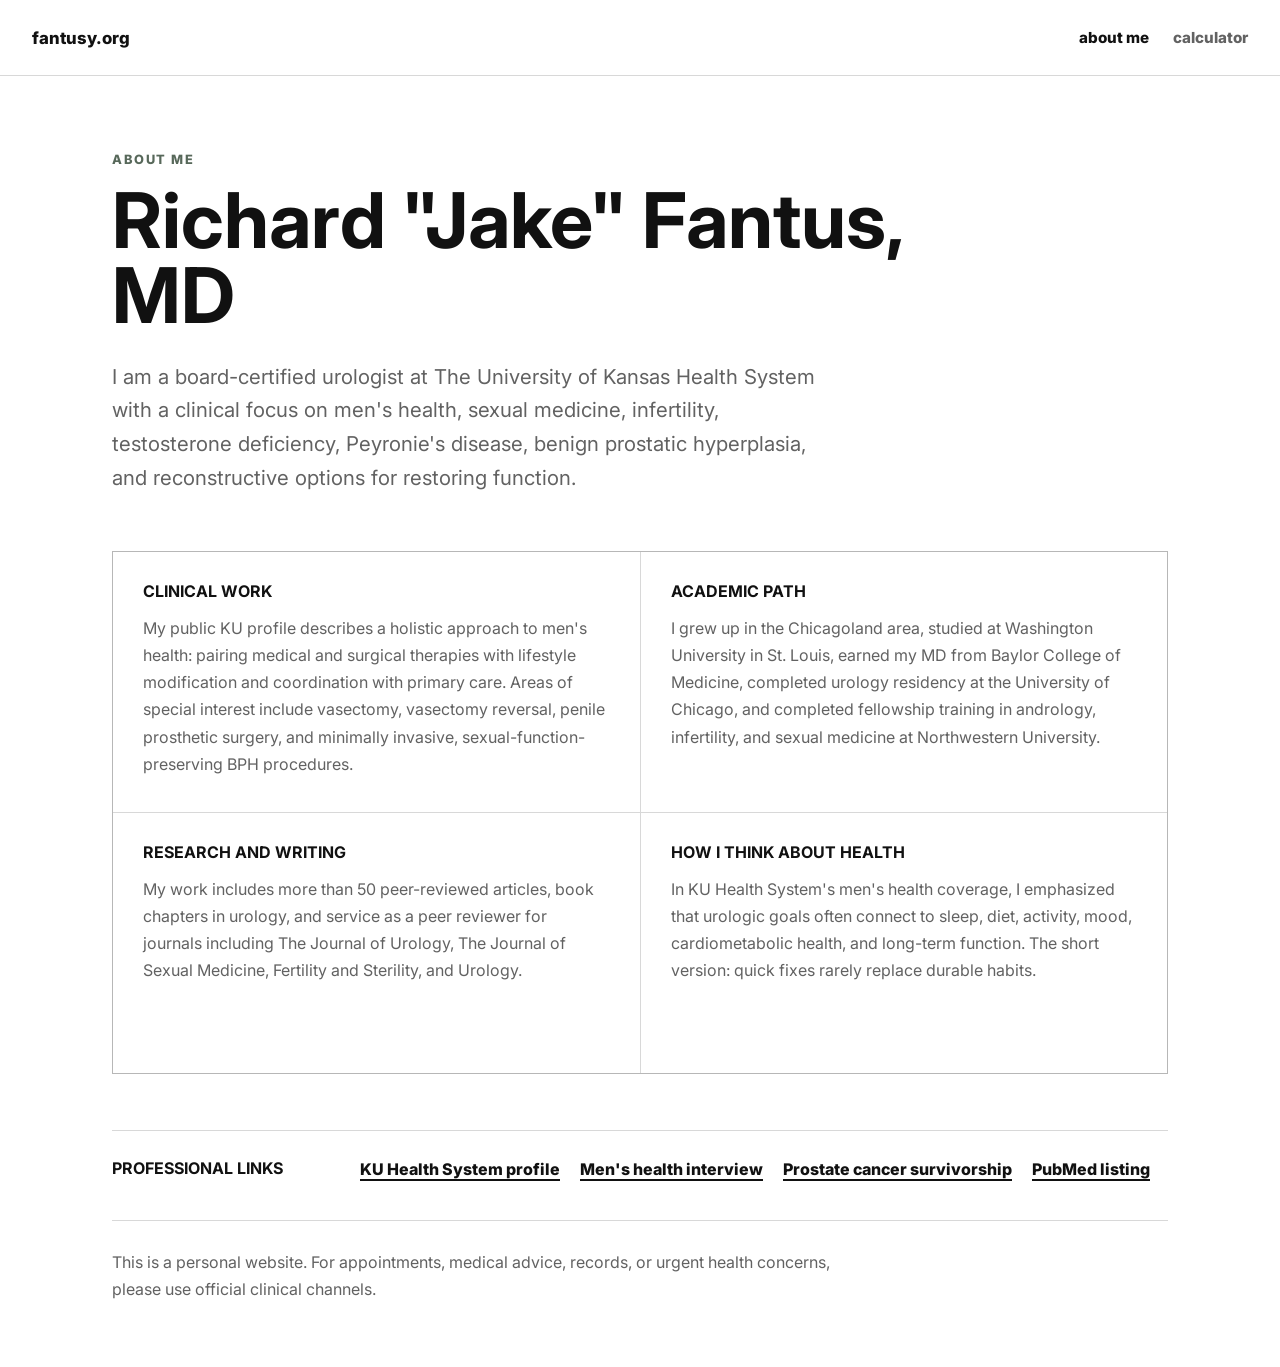
==== about.html @ 3ef05605 "Add about page and update homepage" ====
<!doctype html>
<html lang="en">
  <head>
    <meta charset="utf-8">
    <meta name="viewport" content="width=device-width, initial-scale=1">
    <meta name="description" content="About Richard Jake Fantus, MD, a urologist at the University of Kansas Health System.">
    <title>About Richard Jake Fantus, MD | Fantusy</title>
    <link rel="preconnect" href="https://fonts.googleapis.com">
    <link rel="preconnect" href="https://fonts.gstatic.com" crossorigin>
    <link href="https://fonts.googleapis.com/css2?family=Inter:wght@400;600;700;800&display=swap" rel="stylesheet">
    <link rel="stylesheet" href="styles.css">
  </head>
  <body>
    <header class="site-header">
      <a class="brand" href="index.html">fantusy.org</a>
      <nav class="site-nav" aria-label="Primary navigation">
        <a aria-current="page" href="about.html">About me</a>
        <a href="parental-mortality-calculator.html">Calculator</a>
      </nav>
    </header>

    <main class="content-page">
      <section class="about-hero" aria-labelledby="about-title">
        <p class="eyebrow">About me</p>
        <h1 id="about-title">Richard "Jake" Fantus, MD</h1>
        <p class="lede">
          I am a board-certified urologist at The University of Kansas Health System with a clinical focus on men's health, sexual medicine, infertility, testosterone deficiency, Peyronie's disease, benign prostatic hyperplasia, and reconstructive options for restoring function.
        </p>
      </section>

      <section class="about-grid" aria-label="Professional background">
        <article>
          <h2>Clinical Work</h2>
          <p>
            My public KU profile describes a holistic approach to men's health: pairing medical and surgical therapies with lifestyle modification and coordination with primary care. Areas of special interest include vasectomy, vasectomy reversal, penile prosthetic surgery, and minimally invasive, sexual-function-preserving BPH procedures.
          </p>
        </article>
        <article>
          <h2>Academic Path</h2>
          <p>
            I grew up in the Chicagoland area, studied at Washington University in St. Louis, earned my MD from Baylor College of Medicine, completed urology residency at the University of Chicago, and completed fellowship training in andrology, infertility, and sexual medicine at Northwestern University.
          </p>
        </article>
        <article>
          <h2>Research And Writing</h2>
          <p>
            My work includes more than 50 peer-reviewed articles, book chapters in urology, and service as a peer reviewer for journals including The Journal of Urology, The Journal of Sexual Medicine, Fertility and Sterility, and Urology.
          </p>
        </article>
        <article>
          <h2>How I Think About Health</h2>
          <p>
            In KU Health System's men's health coverage, I emphasized that urologic goals often connect to sleep, diet, activity, mood, cardiometabolic health, and long-term function. The short version: quick fixes rarely replace durable habits.
          </p>
        </article>
      </section>

      <section class="source-band" aria-labelledby="source-title">
        <h2 id="source-title">Professional Links</h2>
        <div class="source-links">
          <a href="https://findadoctor.kansashealthsystem.com/provider/richard-j-fantus/2304429">KU Health System profile</a>
          <a href="https://www.kansashealthsystem.com/news-room/blog/2024/10/mens-health-improves-urologic-conditions">Men's health interview</a>
          <a href="https://www.kucancercenter.org/cancer/cancer-types/prostate-cancer/prostate-cancer-survivorship">Prostate cancer survivorship</a>
          <a href="https://pubmed.ncbi.nlm.nih.gov/37471069/">PubMed listing</a>
        </div>
      </section>

      <p class="disclaimer">
        This is a personal website. For appointments, medical advice, records, or urgent health concerns, please use official clinical channels.
      </p>
    </main>
  </body>
</html>
---- styles.css ----
:root {
  color-scheme: light;
  --ink: #111111;
  --muted: #626262;
  --paper: #ffffff;
  --soft: #f3f4f1;
  --line: rgba(17, 17, 17, 0.16);
  --green: #57685a;
  --red: #8f3f3c;
}

* {
  box-sizing: border-box;
}

html {
  min-height: 100%;
  font-family: Inter, system-ui, -apple-system, BlinkMacSystemFont, "Segoe UI", sans-serif;
}

body {
  min-height: 100vh;
  margin: 0;
  color: var(--ink);
  background: var(--paper);
}

a {
  color: inherit;
}

.site-header {
  display: flex;
  min-height: 76px;
  align-items: center;
  justify-content: space-between;
  gap: 24px;
  padding: 0 32px;
  border-bottom: 1px solid var(--line);
}

.brand,
.site-nav a {
  font-weight: 800;
  text-decoration: none;
  text-transform: lowercase;
}

.brand {
  font-size: 1.05rem;
}

.site-nav {
  display: flex;
  flex-wrap: wrap;
  gap: 18px 24px;
  justify-content: flex-end;
}

.site-nav a {
  color: var(--muted);
  font-size: 0.95rem;
}

.site-nav a:hover,
.site-nav a:focus-visible,
.site-nav a[aria-current="page"] {
  color: var(--ink);
}

.home-hero {
  display: grid;
  min-height: calc(100vh - 76px);
  grid-template-columns: minmax(0, 0.9fr) minmax(280px, 1.1fr);
  align-items: center;
  gap: 36px;
  width: min(1180px, 100%);
  margin: 0 auto;
  padding: 48px 32px 40px;
}

.hero-copy {
  max-width: 590px;
}

.eyebrow {
  margin: 0 0 16px;
  color: var(--green);
  font-size: 0.8rem;
  font-weight: 800;
  letter-spacing: 0.12em;
  text-transform: uppercase;
}

h1,
h2,
p {
  overflow-wrap: anywhere;
}

h1 {
  max-width: 100%;
  margin: 0;
  font-size: clamp(2.5rem, 6vw, 5.6rem);
  line-height: 0.98;
  letter-spacing: 0;
}

h2 {
  margin: 0 0 14px;
  font-size: 1rem;
  line-height: 1.2;
  text-transform: uppercase;
}

.lede {
  max-width: 720px;
  margin: 26px 0 0;
  color: var(--muted);
  font-size: clamp(1.05rem, 2vw, 1.28rem);
  line-height: 1.65;
}

.actions {
  display: flex;
  flex-wrap: wrap;
  gap: 16px 24px;
  align-items: center;
  margin-top: 34px;
}

.primary-link,
.text-link {
  display: inline-flex;
  min-height: 48px;
  align-items: center;
  color: var(--ink);
  font-weight: 800;
  text-decoration: none;
}

.primary-link {
  padding: 0 24px;
  border: 2px solid var(--ink);
  background: var(--paper);
  text-transform: uppercase;
}

.text-link {
  border-bottom: 2px solid var(--ink);
}

.primary-link:hover,
.primary-link:focus-visible {
  background: var(--ink);
  color: var(--paper);
}

.fairy {
  display: block;
  justify-self: center;
  width: min(560px, 100%);
  height: auto;
  max-height: 72vh;
  object-fit: contain;
}

.feature-band {
  display: grid;
  grid-template-columns: repeat(2, minmax(0, 1fr));
  border-top: 1px solid var(--line);
  border-bottom: 1px solid var(--line);
}

.feature-card {
  display: grid;
  min-height: 230px;
  align-content: space-between;
  gap: 32px;
  padding: 32px;
  text-decoration: none;
}

.feature-card + .feature-card {
  border-left: 1px solid var(--line);
}

.feature-card:hover,
.feature-card:focus-visible {
  background: var(--soft);
}

.feature-card span {
  color: var(--red);
  font-size: 0.8rem;
  font-weight: 800;
  letter-spacing: 0.12em;
  text-transform: uppercase;
}

.feature-card strong {
  max-width: 560px;
  font-size: clamp(1.35rem, 2.6vw, 2.25rem);
  line-height: 1.15;
}

.content-page {
  width: min(1120px, 100%);
  margin: 0 auto;
  padding: 76px 32px 64px;
}

.about-hero {
  max-width: 880px;
}

.about-grid {
  display: grid;
  grid-template-columns: repeat(2, minmax(0, 1fr));
  gap: 1px;
  margin: 56px 0;
  background: var(--line);
  border: 1px solid var(--line);
}

.about-grid article {
  min-height: 260px;
  padding: 30px;
  background: var(--paper);
}

.about-grid p,
.disclaimer {
  margin: 0;
  color: var(--muted);
  font-size: 1rem;
  line-height: 1.7;
}

.source-band {
  display: grid;
  grid-template-columns: 220px minmax(0, 1fr);
  gap: 28px;
  align-items: start;
  padding: 28px 0;
  border-top: 1px solid var(--line);
  border-bottom: 1px solid var(--line);
}

.source-links {
  display: flex;
  flex-wrap: wrap;
  gap: 12px 20px;
}

.source-links a {
  color: var(--ink);
  font-weight: 800;
  text-decoration-thickness: 2px;
  text-underline-offset: 4px;
}

.disclaimer {
  max-width: 760px;
  margin-top: 28px;
}

@media (max-width: 820px) {
  .site-header {
    align-items: flex-start;
    flex-direction: column;
    justify-content: center;
    padding: 18px 22px;
  }

  .home-hero {
    min-height: auto;
    grid-template-columns: 1fr;
    padding: 42px 22px 34px;
  }

  .fairy {
    order: -1;
    width: min(440px, 92vw);
    max-height: 46vh;
  }

  .feature-band,
  .about-grid,
  .source-band {
    grid-template-columns: 1fr;
  }

  .feature-card + .feature-card {
    border-top: 1px solid var(--line);
    border-left: 0;
  }

  .content-page {
    padding: 52px 22px 46px;
  }

  .about-grid article,
  .feature-card {
    min-height: auto;
    padding: 26px 22px;
  }
}
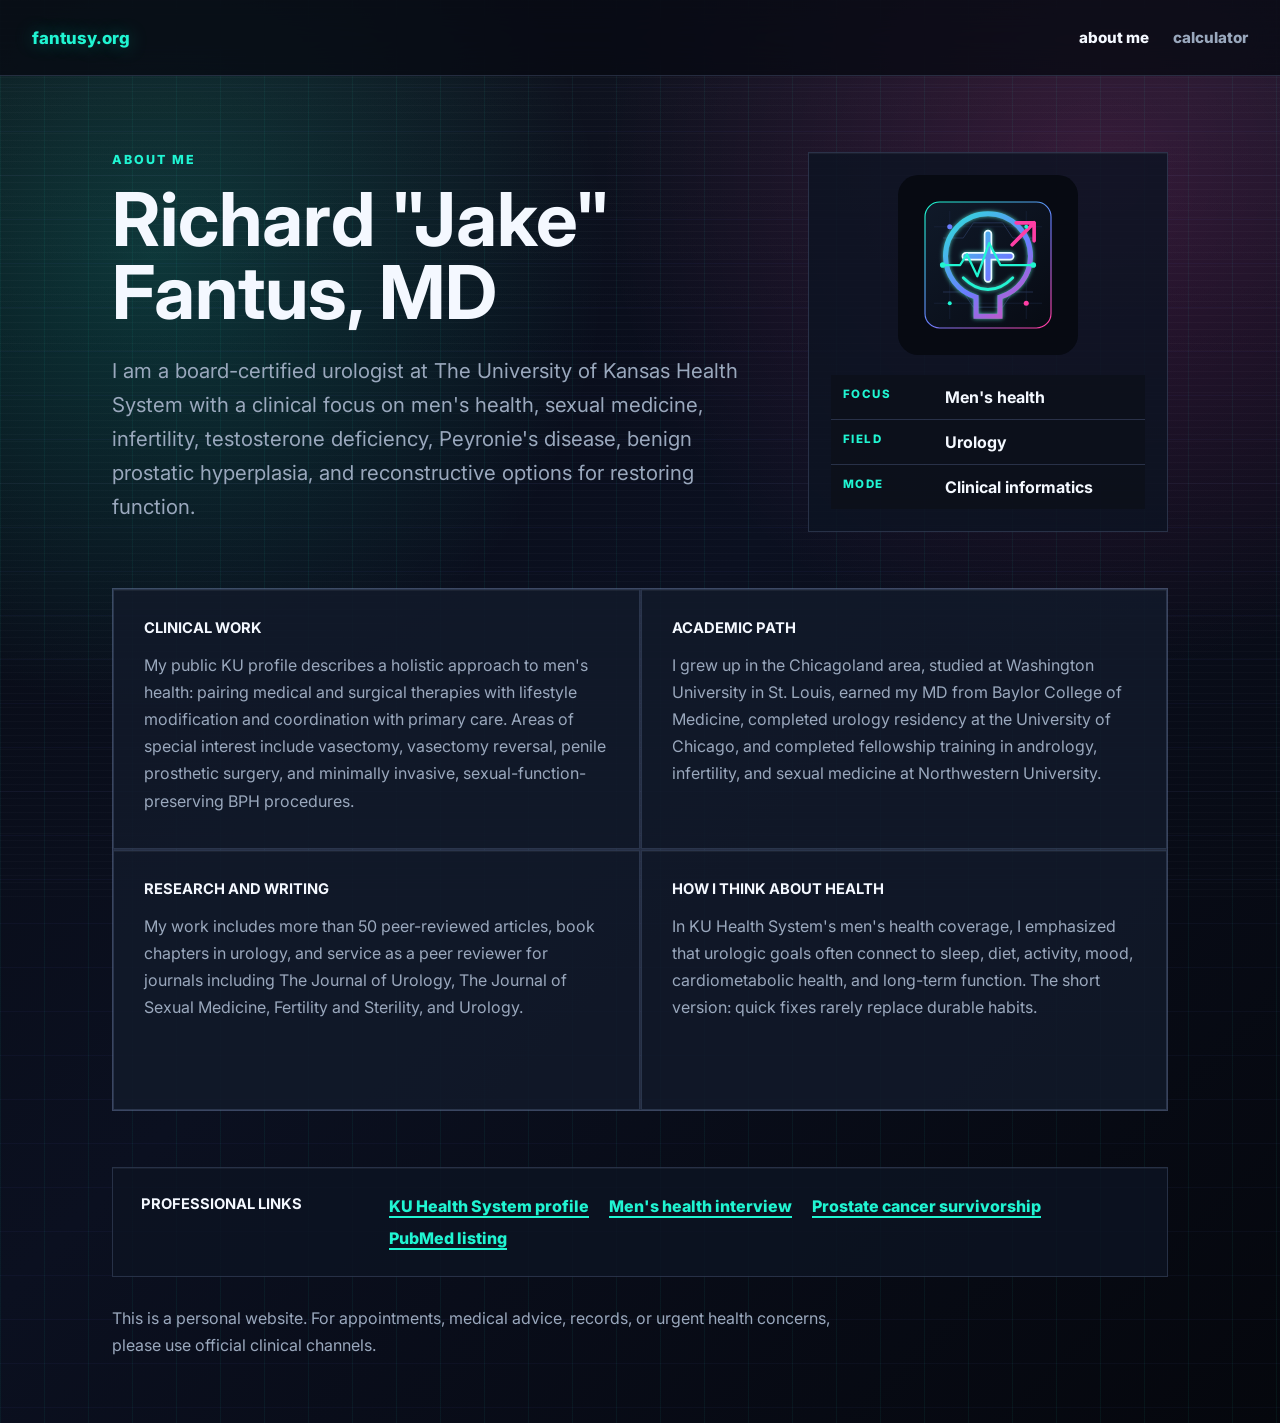
==== commit b8f3ec2d: "Apply cyberpunk homepage redesign" ====
--- a/about.html
+++ b/about.html
@@ -21,11 +21,30 @@
 
     <main class="content-page">
       <section class="about-hero" aria-labelledby="about-title">
-        <p class="eyebrow">About me</p>
-        <h1 id="about-title">Richard "Jake" Fantus, MD</h1>
-        <p class="lede">
-          I am a board-certified urologist at The University of Kansas Health System with a clinical focus on men's health, sexual medicine, infertility, testosterone deficiency, Peyronie's disease, benign prostatic hyperplasia, and reconstructive options for restoring function.
-        </p>
+        <div>
+          <p class="eyebrow">About me</p>
+          <h1 id="about-title">Richard "Jake" Fantus, MD</h1>
+          <p class="lede">
+            I am a board-certified urologist at The University of Kansas Health System with a clinical focus on men's health, sexual medicine, infertility, testosterone deficiency, Peyronie's disease, benign prostatic hyperplasia, and reconstructive options for restoring function.
+          </p>
+        </div>
+        <aside class="identity-panel" aria-label="Professional focus areas">
+          <img class="panel-mark" src="assets/fantusy-mark.svg" alt="">
+          <dl>
+            <div>
+              <dt>Focus</dt>
+              <dd>Men's health</dd>
+            </div>
+            <div>
+              <dt>Field</dt>
+              <dd>Urology</dd>
+            </div>
+            <div>
+              <dt>Mode</dt>
+              <dd>Clinical informatics</dd>
+            </div>
+          </dl>
+        </aside>
       </section>
 
       <section class="about-grid" aria-label="Professional background">
--- a/styles.css
+++ b/styles.css
@@ -1,12 +1,15 @@
 :root {
-  color-scheme: light;
-  --ink: #111111;
-  --muted: #626262;
-  --paper: #ffffff;
-  --soft: #f3f4f1;
-  --line: rgba(17, 17, 17, 0.16);
-  --green: #57685a;
-  --red: #8f3f3c;
+  color-scheme: dark;
+  --ink: #f4f8ff;
+  --muted: #9aa8bd;
+  --paper: #070a12;
+  --panel: rgba(13, 20, 35, 0.82);
+  --panel-strong: #111a2c;
+  --line: rgba(125, 148, 194, 0.24);
+  --cyan: #20f5d2;
+  --violet: #6a7dff;
+  --magenta: #ff3ea5;
+  --gold: #ffd166;
 }
 
 * {
@@ -22,7 +25,24 @@
   min-height: 100vh;
   margin: 0;
   color: var(--ink);
-  background: var(--paper);
+  background:
+    linear-gradient(90deg, rgba(32, 245, 210, 0.055) 1px, transparent 1px),
+    linear-gradient(0deg, rgba(106, 125, 255, 0.045) 1px, transparent 1px),
+    radial-gradient(circle at 12% 18%, rgba(32, 245, 210, 0.18), transparent 28%),
+    radial-gradient(circle at 86% 12%, rgba(255, 62, 165, 0.16), transparent 30%),
+    linear-gradient(135deg, #070a12 0%, #0b1020 48%, #05070d 100%);
+  background-size: 44px 44px, 44px 44px, auto, auto, auto;
+}
+
+body::before {
+  position: fixed;
+  z-index: -1;
+  inset: 0;
+  background:
+    linear-gradient(180deg, rgba(255, 255, 255, 0.03), transparent 42%),
+    repeating-linear-gradient(180deg, rgba(244, 248, 255, 0.025) 0, rgba(244, 248, 255, 0.025) 1px, transparent 1px, transparent 7px);
+  content: "";
+  pointer-events: none;
 }
 
 a {
@@ -37,6 +57,8 @@
   gap: 24px;
   padding: 0 32px;
   border-bottom: 1px solid var(--line);
+  background: rgba(7, 10, 18, 0.78);
+  backdrop-filter: blur(18px);
 }
 
 .brand,
@@ -47,7 +69,9 @@
 }
 
 .brand {
+  color: var(--cyan);
   font-size: 1.05rem;
+  text-shadow: 0 0 18px rgba(32, 245, 210, 0.35);
 }
 
 .site-nav {
@@ -71,50 +95,53 @@
 .home-hero {
   display: grid;
   min-height: calc(100vh - 76px);
-  grid-template-columns: minmax(0, 0.9fr) minmax(280px, 1.1fr);
+  grid-template-columns: minmax(0, 0.92fr) minmax(300px, 1.08fr);
   align-items: center;
-  gap: 36px;
+  gap: 44px;
   width: min(1180px, 100%);
   margin: 0 auto;
-  padding: 48px 32px 40px;
+  padding: 56px 32px 42px;
 }
 
 .hero-copy {
-  max-width: 590px;
+  max-width: 610px;
 }
 
 .eyebrow {
   margin: 0 0 16px;
-  color: var(--green);
-  font-size: 0.8rem;
-  font-weight: 800;
-  letter-spacing: 0.12em;
+  color: var(--cyan);
+  font-size: 0.78rem;
+  font-weight: 800;
+  letter-spacing: 0.16em;
   text-transform: uppercase;
 }
 
 h1,
 h2,
-p {
+p,
+dd,
+dt {
   overflow-wrap: anywhere;
 }
 
 h1 {
   max-width: 100%;
   margin: 0;
-  font-size: clamp(2.5rem, 6vw, 5.6rem);
+  font-size: clamp(2.45rem, 5.8vw, 5.4rem);
   line-height: 0.98;
   letter-spacing: 0;
 }
 
 h2 {
   margin: 0 0 14px;
-  font-size: 1rem;
+  color: var(--ink);
+  font-size: 0.92rem;
   line-height: 1.2;
   text-transform: uppercase;
 }
 
 .lede {
-  max-width: 720px;
+  max-width: 760px;
   margin: 26px 0 0;
   color: var(--muted);
   font-size: clamp(1.05rem, 2vw, 1.28rem);
@@ -141,28 +168,62 @@
 
 .primary-link {
   padding: 0 24px;
-  border: 2px solid var(--ink);
-  background: var(--paper);
+  border: 1px solid rgba(32, 245, 210, 0.72);
+  background: rgba(32, 245, 210, 0.09);
+  box-shadow: 0 0 28px rgba(32, 245, 210, 0.14);
+  color: var(--cyan);
   text-transform: uppercase;
 }
 
 .text-link {
-  border-bottom: 2px solid var(--ink);
+  border-bottom: 2px solid var(--magenta);
+  color: var(--ink);
 }
 
 .primary-link:hover,
 .primary-link:focus-visible {
-  background: var(--ink);
-  color: var(--paper);
-}
-
-.fairy {
+  background: var(--cyan);
+  color: #04100f;
+}
+
+.logo-stage {
+  display: grid;
+  justify-items: center;
+  gap: 18px;
+  padding: clamp(18px, 3vw, 30px);
+  border: 1px solid var(--line);
+  background:
+    linear-gradient(135deg, rgba(32, 245, 210, 0.08), transparent 46%),
+    linear-gradient(315deg, rgba(255, 62, 165, 0.11), transparent 48%),
+    rgba(8, 13, 24, 0.74);
+  box-shadow: 0 28px 90px rgba(0, 0, 0, 0.38), inset 0 0 50px rgba(106, 125, 255, 0.08);
+}
+
+.brand-mark {
   display: block;
-  justify-self: center;
-  width: min(560px, 100%);
+  width: min(440px, 100%);
   height: auto;
-  max-height: 72vh;
-  object-fit: contain;
+  filter: drop-shadow(0 0 28px rgba(32, 245, 210, 0.18));
+}
+
+.signal-strip {
+  display: flex;
+  flex-wrap: wrap;
+  gap: 8px;
+  justify-content: center;
+  width: 100%;
+}
+
+.signal-strip span {
+  min-height: 34px;
+  padding: 8px 12px;
+  border: 1px solid rgba(125, 148, 194, 0.28);
+  background: rgba(7, 10, 18, 0.72);
+  color: var(--muted);
+  font-size: 0.72rem;
+  font-weight: 800;
+  letter-spacing: 0.12em;
+  text-transform: uppercase;
 }
 
 .feature-band {
@@ -170,6 +231,7 @@
   grid-template-columns: repeat(2, minmax(0, 1fr));
   border-top: 1px solid var(--line);
   border-bottom: 1px solid var(--line);
+  background: rgba(7, 10, 18, 0.72);
 }
 
 .feature-card {
@@ -187,14 +249,14 @@
 
 .feature-card:hover,
 .feature-card:focus-visible {
-  background: var(--soft);
+  background: rgba(32, 245, 210, 0.065);
 }
 
 .feature-card span {
-  color: var(--red);
-  font-size: 0.8rem;
-  font-weight: 800;
-  letter-spacing: 0.12em;
+  color: var(--magenta);
+  font-size: 0.78rem;
+  font-weight: 800;
+  letter-spacing: 0.14em;
   text-transform: uppercase;
 }
 
@@ -211,7 +273,58 @@
 }
 
 .about-hero {
-  max-width: 880px;
+  display: grid;
+  grid-template-columns: minmax(0, 1fr) minmax(260px, 360px);
+  gap: 38px;
+  align-items: start;
+}
+
+.identity-panel,
+.about-grid article,
+.source-band {
+  border: 1px solid var(--line);
+  background: var(--panel);
+  box-shadow: inset 0 1px 0 rgba(244, 248, 255, 0.05);
+}
+
+.identity-panel {
+  padding: 22px;
+}
+
+.panel-mark {
+  display: block;
+  width: min(180px, 68%);
+  height: auto;
+  margin: 0 auto 20px;
+}
+
+.identity-panel dl {
+  display: grid;
+  gap: 1px;
+  margin: 0;
+  background: var(--line);
+}
+
+.identity-panel div {
+  display: grid;
+  grid-template-columns: 88px minmax(0, 1fr);
+  gap: 14px;
+  padding: 12px;
+  background: rgba(7, 10, 18, 0.82);
+}
+
+.identity-panel dt {
+  color: var(--cyan);
+  font-size: 0.72rem;
+  font-weight: 800;
+  letter-spacing: 0.12em;
+  text-transform: uppercase;
+}
+
+.identity-panel dd {
+  margin: 0;
+  color: var(--ink);
+  font-weight: 700;
 }
 
 .about-grid {
@@ -226,7 +339,6 @@
 .about-grid article {
   min-height: 260px;
   padding: 30px;
-  background: var(--paper);
 }
 
 .about-grid p,
@@ -242,9 +354,7 @@
   grid-template-columns: 220px minmax(0, 1fr);
   gap: 28px;
   align-items: start;
-  padding: 28px 0;
-  border-top: 1px solid var(--line);
-  border-bottom: 1px solid var(--line);
+  padding: 28px;
 }
 
 .source-links {
@@ -254,7 +364,7 @@
 }
 
 .source-links a {
-  color: var(--ink);
+  color: var(--cyan);
   font-weight: 800;
   text-decoration-thickness: 2px;
   text-underline-offset: 4px;
@@ -279,13 +389,16 @@
     padding: 42px 22px 34px;
   }
 
-  .fairy {
+  .logo-stage {
     order: -1;
-    width: min(440px, 92vw);
-    max-height: 46vh;
+  }
+
+  .brand-mark {
+    width: min(340px, 100%);
   }
 
   .feature-band,
+  .about-hero,
   .about-grid,
   .source-band {
     grid-template-columns: 1fr;
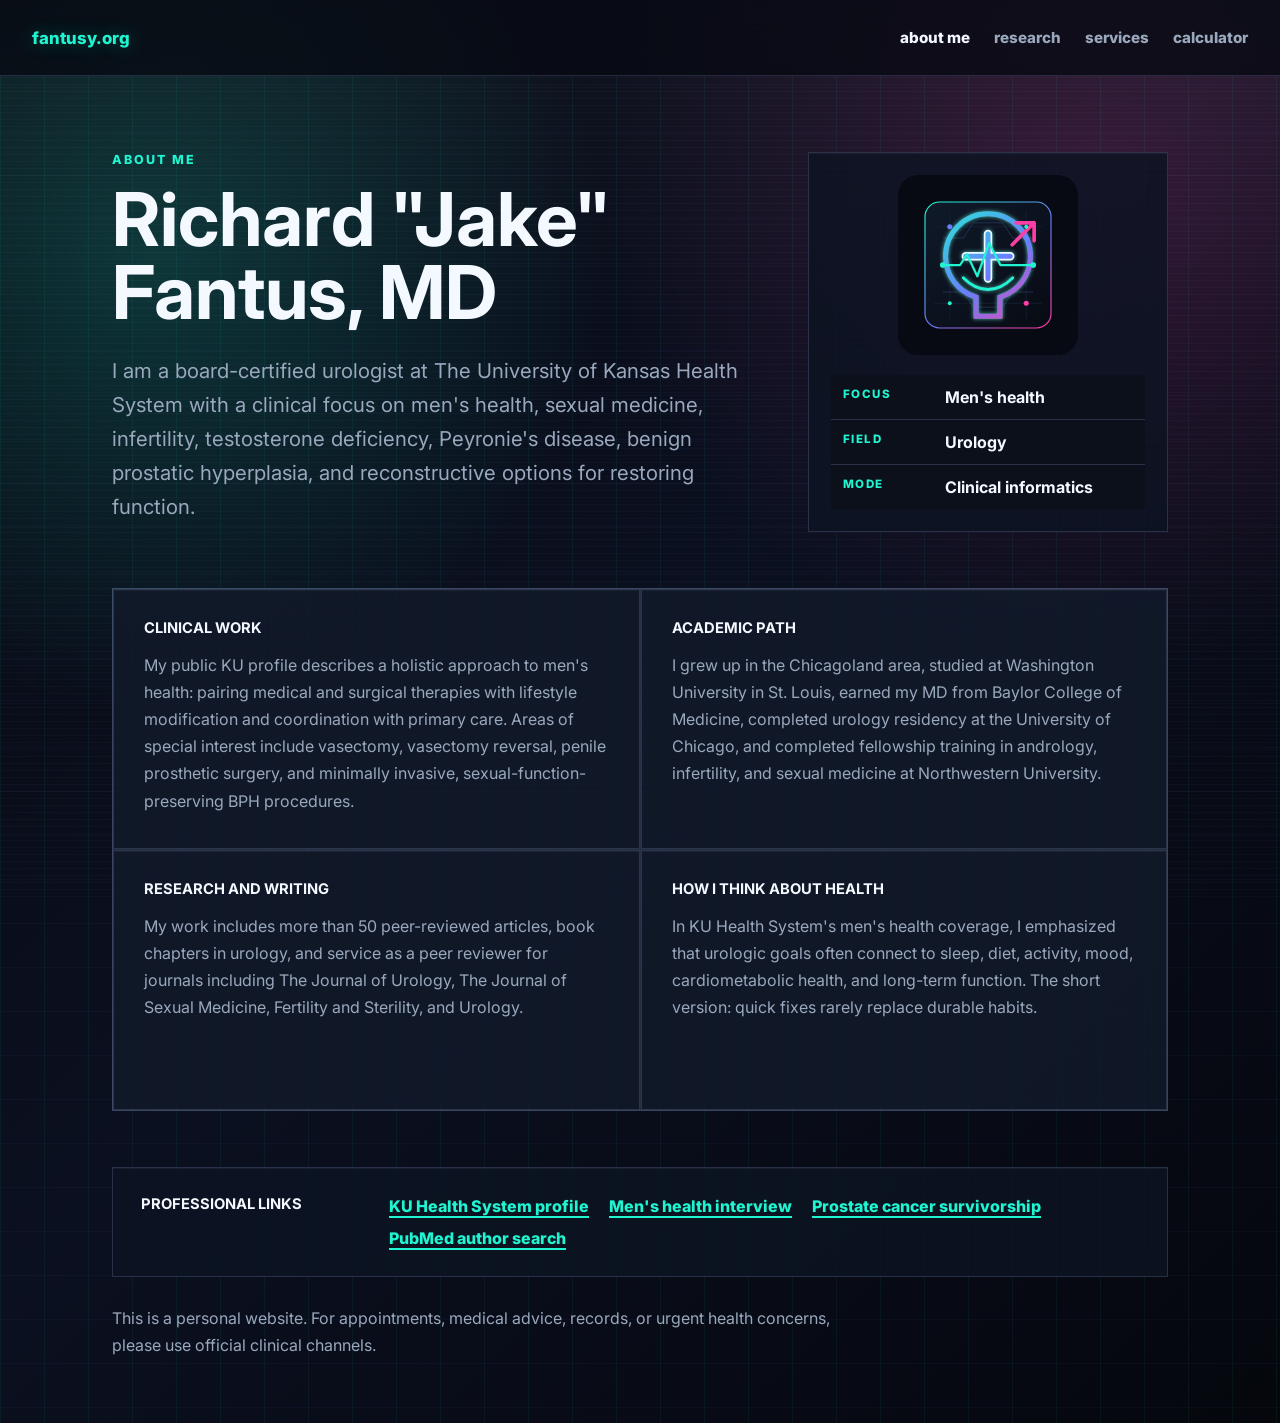
==== commit c7e425ed: "Add research and services pages" ====
--- a/about.html
+++ b/about.html
@@ -15,6 +15,8 @@
       <a class="brand" href="index.html">fantusy.org</a>
       <nav class="site-nav" aria-label="Primary navigation">
         <a aria-current="page" href="about.html">About me</a>
+        <a href="research.html">Research</a>
+        <a href="services.html">Services</a>
         <a href="parental-mortality-calculator.html">Calculator</a>
       </nav>
     </header>
@@ -80,7 +82,7 @@
           <a href="https://findadoctor.kansashealthsystem.com/provider/richard-j-fantus/2304429">KU Health System profile</a>
           <a href="https://www.kansashealthsystem.com/news-room/blog/2024/10/mens-health-improves-urologic-conditions">Men's health interview</a>
           <a href="https://www.kucancercenter.org/cancer/cancer-types/prostate-cancer/prostate-cancer-survivorship">Prostate cancer survivorship</a>
-          <a href="https://pubmed.ncbi.nlm.nih.gov/37471069/">PubMed listing</a>
+          <a href="https://pubmed.ncbi.nlm.nih.gov/?term=Richard+J+Fantus%5BAuthor%5D">PubMed author search</a>
         </div>
       </section>
 
--- a/styles.css
+++ b/styles.css
@@ -228,7 +228,7 @@
 
 .feature-band {
   display: grid;
-  grid-template-columns: repeat(2, minmax(0, 1fr));
+  grid-template-columns: repeat(4, minmax(0, 1fr));
   border-top: 1px solid var(--line);
   border-bottom: 1px solid var(--line);
   background: rgba(7, 10, 18, 0.72);
@@ -279,9 +279,16 @@
   align-items: start;
 }
 
+.page-hero {
+  max-width: 920px;
+}
+
 .identity-panel,
 .about-grid article,
-.source-band {
+.source-band,
+.research-grid article,
+.service-list article,
+.expertise-banner {
   border: 1px solid var(--line);
   background: var(--panel);
   box-shadow: inset 0 1px 0 rgba(244, 248, 255, 0.05);
@@ -336,6 +343,58 @@
   border: 1px solid var(--line);
 }
 
+.research-grid,
+.service-list {
+  display: grid;
+  grid-template-columns: repeat(2, minmax(0, 1fr));
+  gap: 18px;
+  margin: 56px 0;
+}
+
+.service-list {
+  grid-template-columns: repeat(3, minmax(0, 1fr));
+}
+
+.research-grid article,
+.service-list article {
+  min-height: 260px;
+  padding: 28px;
+}
+
+.research-grid span,
+.service-list span {
+  display: inline-flex;
+  margin-bottom: 22px;
+  color: var(--magenta);
+  font-size: 0.76rem;
+  font-weight: 800;
+  letter-spacing: 0.14em;
+  text-transform: uppercase;
+}
+
+.research-grid p,
+.service-list p,
+.expertise-banner p {
+  margin: 0;
+  color: var(--muted);
+  font-size: 1rem;
+  line-height: 1.7;
+}
+
+.expertise-banner {
+  display: grid;
+  grid-template-columns: 112px minmax(0, 1fr);
+  gap: 24px;
+  align-items: center;
+  margin: 42px 0 0;
+  padding: 24px;
+}
+
+.expertise-banner .panel-mark {
+  width: 112px;
+  margin: 0;
+}
+
 .about-grid article {
   min-height: 260px;
   padding: 30px;
@@ -373,6 +432,21 @@
 .disclaimer {
   max-width: 760px;
   margin-top: 28px;
+}
+
+@media (max-width: 1100px) {
+  .feature-band,
+  .service-list {
+    grid-template-columns: repeat(2, minmax(0, 1fr));
+  }
+
+  .feature-card:nth-child(3) {
+    border-left: 0;
+  }
+
+  .feature-card:nth-child(n + 3) {
+    border-top: 1px solid var(--line);
+  }
 }
 
 @media (max-width: 820px) {
@@ -400,13 +474,20 @@
   .feature-band,
   .about-hero,
   .about-grid,
-  .source-band {
+  .source-band,
+  .research-grid,
+  .service-list,
+  .expertise-banner {
     grid-template-columns: 1fr;
   }
 
   .feature-card + .feature-card {
     border-top: 1px solid var(--line);
     border-left: 0;
+  }
+
+  .expertise-banner .panel-mark {
+    width: 96px;
   }
 
   .content-page {
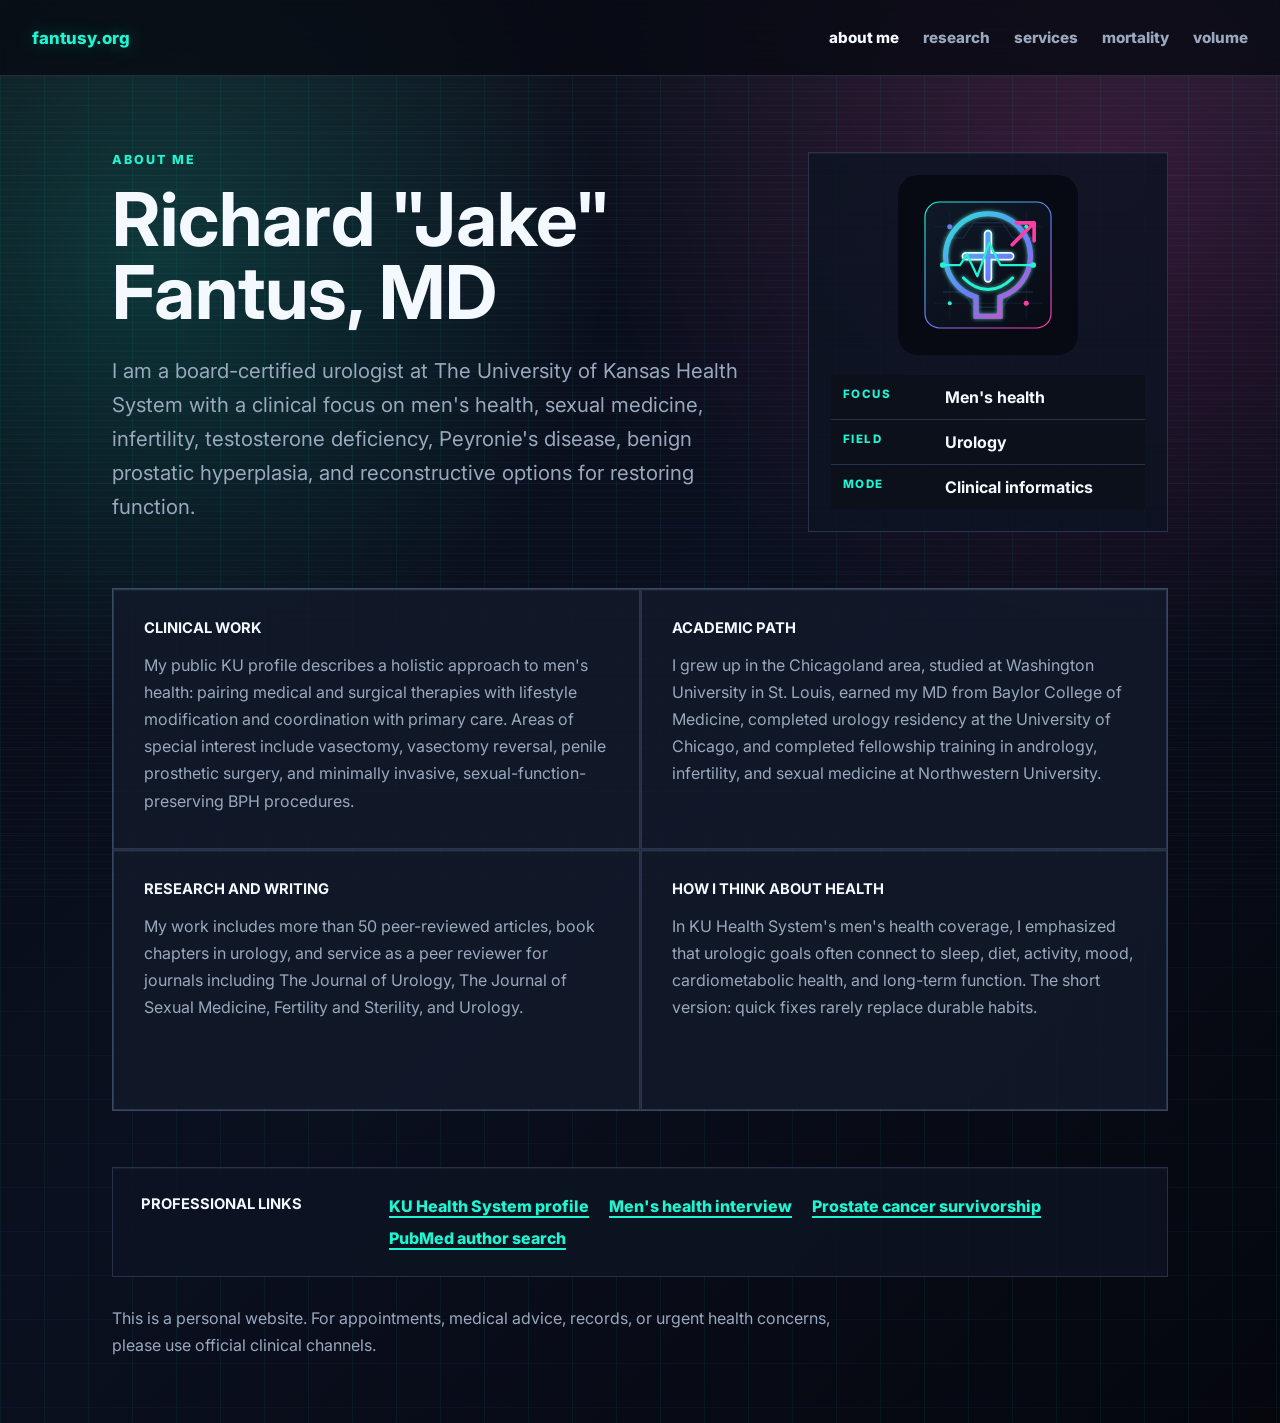
==== commit eb05a05c: "Add prostate volume calculator" ====
--- a/about.html
+++ b/about.html
@@ -17,7 +17,8 @@
         <a aria-current="page" href="about.html">About me</a>
         <a href="research.html">Research</a>
         <a href="services.html">Services</a>
-        <a href="parental-mortality-calculator.html">Calculator</a>
+        <a href="parental-mortality-calculator.html">Mortality</a>
+        <a href="prostate-volume-calculator.html">Volume</a>
       </nav>
     </header>
 
--- a/styles.css
+++ b/styles.css
@@ -228,10 +228,11 @@
 
 .feature-band {
   display: grid;
-  grid-template-columns: repeat(4, minmax(0, 1fr));
+  grid-template-columns: repeat(auto-fit, minmax(220px, 1fr));
+  gap: 1px;
   border-top: 1px solid var(--line);
   border-bottom: 1px solid var(--line);
-  background: rgba(7, 10, 18, 0.72);
+  background: var(--line);
 }
 
 .feature-card {
@@ -240,11 +241,12 @@
   align-content: space-between;
   gap: 32px;
   padding: 32px;
+  background: rgba(7, 10, 18, 0.72);
   text-decoration: none;
 }
 
 .feature-card + .feature-card {
-  border-left: 1px solid var(--line);
+  border-left: 0;
 }
 
 .feature-card:hover,
@@ -288,7 +290,9 @@
 .source-band,
 .research-grid article,
 .service-list article,
-.expertise-banner {
+.expertise-banner,
+.calculator-panel,
+.formula-grid article {
   border: 1px solid var(--line);
   background: var(--panel);
   box-shadow: inset 0 1px 0 rgba(244, 248, 255, 0.05);
@@ -395,6 +399,120 @@
   margin: 0;
 }
 
+.calculator-panel {
+  display: grid;
+  grid-template-columns: minmax(280px, 0.82fr) minmax(0, 1.18fr);
+  gap: 24px;
+  margin: 50px 0 28px;
+  padding: 28px;
+}
+
+.calculator-form {
+  display: grid;
+  align-content: start;
+  gap: 20px;
+}
+
+.calc-input-grid {
+  display: grid;
+  gap: 14px;
+}
+
+.calc-input-grid label {
+  display: grid;
+  gap: 8px;
+}
+
+.calc-input-grid span {
+  color: var(--muted);
+  font-size: 0.76rem;
+  font-weight: 800;
+  letter-spacing: 0.14em;
+  text-transform: uppercase;
+}
+
+.calc-input-grid input {
+  width: 100%;
+  min-height: 50px;
+  padding: 0 14px;
+  border: 1px solid var(--line);
+  background: rgba(7, 10, 18, 0.82);
+  color: var(--ink);
+  font: inherit;
+  outline: none;
+}
+
+.calc-input-grid input:focus {
+  border-color: var(--cyan);
+  box-shadow: 0 0 0 4px rgba(32, 245, 210, 0.11);
+}
+
+.formula-grid {
+  display: grid;
+  grid-template-columns: repeat(2, minmax(0, 1fr));
+  gap: 18px;
+}
+
+.formula-grid article {
+  display: grid;
+  align-content: space-between;
+  min-height: 310px;
+  padding: 26px;
+}
+
+.formula-grid article > span {
+  color: var(--magenta);
+  font-size: 0.76rem;
+  font-weight: 800;
+  letter-spacing: 0.14em;
+  text-transform: uppercase;
+}
+
+.formula-grid strong {
+  margin: 26px 0 10px;
+  color: var(--cyan);
+  font-size: clamp(2.6rem, 6vw, 4.8rem);
+  line-height: 0.95;
+}
+
+.formula-grid p {
+  margin: 0;
+  color: var(--muted);
+  line-height: 1.6;
+}
+
+.formula-grid dl {
+  margin: 28px 0 0;
+  border-top: 1px solid var(--line);
+  padding-top: 18px;
+}
+
+.formula-grid div {
+  display: grid;
+  gap: 8px;
+}
+
+.formula-grid dt {
+  color: var(--muted);
+  font-size: 0.72rem;
+  font-weight: 800;
+  letter-spacing: 0.12em;
+  text-transform: uppercase;
+}
+
+.formula-grid dd {
+  margin: 0;
+  color: var(--ink);
+  font-size: 1.2rem;
+  font-weight: 800;
+}
+
+.formula-notes {
+  color: var(--muted);
+  font-weight: 700;
+  line-height: 1.7;
+}
+
 .about-grid article {
   min-height: 260px;
   padding: 30px;
@@ -435,17 +553,9 @@
 }
 
 @media (max-width: 1100px) {
-  .feature-band,
+  .calculator-panel,
   .service-list {
     grid-template-columns: repeat(2, minmax(0, 1fr));
-  }
-
-  .feature-card:nth-child(3) {
-    border-left: 0;
-  }
-
-  .feature-card:nth-child(n + 3) {
-    border-top: 1px solid var(--line);
   }
 }
 
@@ -477,12 +587,13 @@
   .source-band,
   .research-grid,
   .service-list,
-  .expertise-banner {
+  .expertise-banner,
+  .calculator-panel,
+  .formula-grid {
     grid-template-columns: 1fr;
   }
 
   .feature-card + .feature-card {
-    border-top: 1px solid var(--line);
     border-left: 0;
   }
 
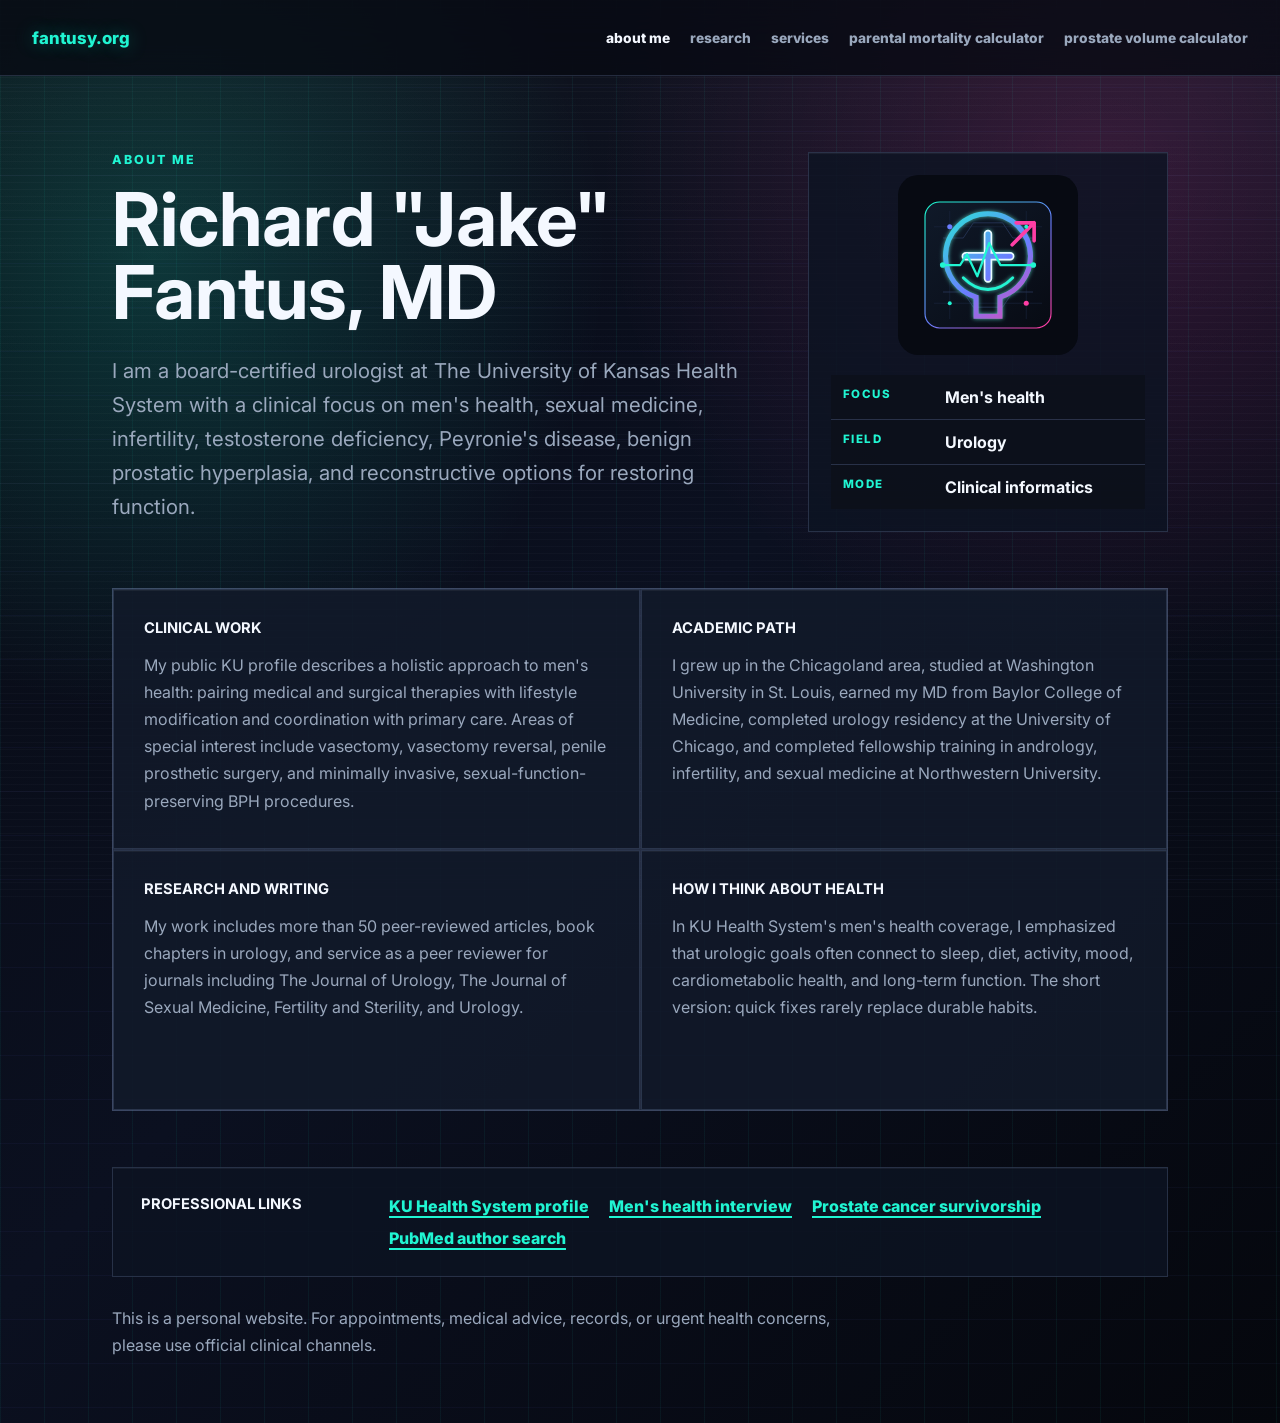
==== commit b939f16d: "Refine calculator labels and prostate volume layout" ====
--- a/about.html
+++ b/about.html
@@ -17,8 +17,8 @@
         <a aria-current="page" href="about.html">About me</a>
         <a href="research.html">Research</a>
         <a href="services.html">Services</a>
-        <a href="parental-mortality-calculator.html">Mortality</a>
-        <a href="prostate-volume-calculator.html">Volume</a>
+        <a href="parental-mortality-calculator.html">Parental Mortality Calculator</a>
+        <a href="prostate-volume-calculator.html">Prostate Volume Calculator</a>
       </nav>
     </header>
 
--- a/styles.css
+++ b/styles.css
@@ -54,8 +54,9 @@
   min-height: 76px;
   align-items: center;
   justify-content: space-between;
+  flex-wrap: wrap;
   gap: 24px;
-  padding: 0 32px;
+  padding: 18px 32px;
   border-bottom: 1px solid var(--line);
   background: rgba(7, 10, 18, 0.78);
   backdrop-filter: blur(18px);
@@ -76,14 +77,15 @@
 
 .site-nav {
   display: flex;
+  flex: 1 1 520px;
   flex-wrap: wrap;
-  gap: 18px 24px;
+  gap: 12px 20px;
   justify-content: flex-end;
 }
 
 .site-nav a {
   color: var(--muted);
-  font-size: 0.95rem;
+  font-size: 0.86rem;
 }
 
 .site-nav a:hover,
